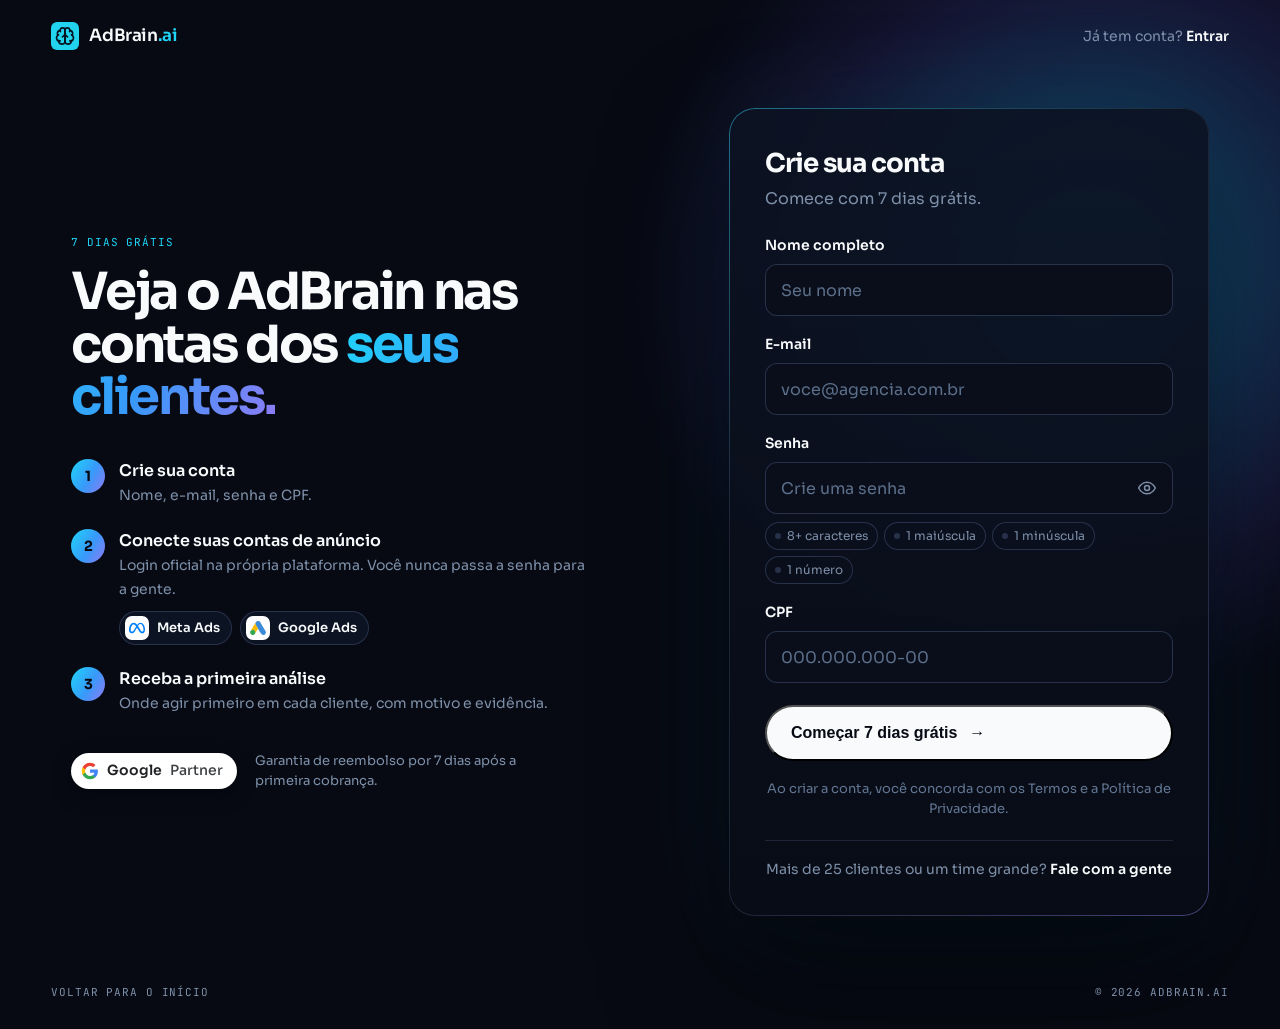
==== signup.html @ c52f5332 "LP premium do AdBrain.ai com cadastro no mesmo visual Proposta da nova landing page: identidade atua" ====
<!doctype html>
<html lang="pt-BR">
<head>
<meta charset="UTF-8" />
<meta name="viewport" content="width=device-width, initial-scale=1.0" />
<title>Criar conta · AdBrain.ai</title>
<meta name="description" content="Crie sua conta e comece com 7 dias grátis. Conecte o Meta Ads e o Google Ads dos seus clientes." />
<link rel="icon" href="assets/adbrain-logo.svg" />
<link rel="preconnect" href="https://fonts.googleapis.com" />
<link rel="preconnect" href="https://fonts.gstatic.com" crossorigin />
<link href="https://fonts.googleapis.com/css2?family=Sora:wght@300;400;500;600;700&family=JetBrains+Mono:wght@400;500&display=swap" rel="stylesheet" />
<link rel="stylesheet" href="styles.css" />
<link rel="stylesheet" href="signup.css" />
</head>
<body class="su">

<div class="beam" aria-hidden="true"></div>

<header class="su-nav">
  <a href="index.html" class="logo" aria-label="AdBrain.ai, voltar para o início">
    <img src="assets/adbrain-logo.svg" alt="" class="logo__mark" />
    <span>AdBrain<i>.ai</i></span>
  </a>
  <a href="https://adbrain.com.br/auth" class="su-nav__in">Já tem conta? <b>Entrar</b></a>
</header>

<main class="su-main">

  <aside class="su-aside">
    <p class="su-eyebrow mono">7 dias grátis</p>
    <h1 class="su-h">Veja o AdBrain nas contas dos <span class="grad-text">seus clientes.</span></h1>

    <div class="su-plan" hidden>
      <span class="su-plan__k mono">Plano escolhido</span>
      <b class="su-plan__t"></b>
      <span class="su-plan__s"></span>
      <a href="index.html#planos" class="su-plan__x">Trocar</a>
    </div>

    <ol class="su-steps">
      <li>
        <span class="su-steps__n">1</span>
        <div><b>Crie sua conta</b><span>Nome, e-mail, senha e CPF.</span></div>
      </li>
      <li>
        <span class="su-steps__n">2</span>
        <div><b>Conecte suas contas de anúncio</b><span>Login oficial na própria plataforma. Você nunca passa a senha para a gente.</span>
          <span class="su-logos"><span><img src="assets/logos/meta.svg" alt="" />Meta Ads</span><span><img src="assets/logos/google-ads.svg" alt="" />Google Ads</span></span>
        </div>
      </li>
      <li>
        <span class="su-steps__n">3</span>
        <div><b>Receba a primeira análise</b><span>Onde agir primeiro em cada cliente, com motivo e evidência.</span></div>
      </li>
    </ol>

    <div class="su-trust">
      <span class="gp"><img src="assets/logos/google-g.svg" alt="" /><b>Google</b> Partner</span>
      <span class="su-trust__t">Garantia de reembolso por 7 dias após a primeira cobrança.</span>
    </div>
  </aside>

  <section class="su-card" aria-labelledby="su-title">
    <h2 id="su-title" class="su-card__h">Crie sua conta</h2>
    <p class="su-card__p">Comece com 7 dias grátis.</p>

    <form id="signup" novalidate>
      <label class="sf">
        <span class="sf__l">Nome completo</span>
        <input id="fullName" name="fullName" autocomplete="name" placeholder="Seu nome" required />
        <span class="sf__e" data-for="fullName"></span>
      </label>

      <label class="sf">
        <span class="sf__l">E-mail</span>
        <input id="email" name="email" type="email" inputmode="email" autocomplete="email" placeholder="voce@agencia.com.br" required />
        <span class="sf__e" data-for="email"></span>
      </label>

      <label class="sf">
        <span class="sf__l">Senha</span>
        <span class="sf__pw">
          <input id="password" name="password" type="password" autocomplete="new-password" placeholder="Crie uma senha" required />
          <button type="button" class="sf__eye" aria-label="Mostrar senha" aria-pressed="false">
            <svg viewBox="0 0 24 24" aria-hidden="true"><path d="M2 12s3.6-7 10-7 10 7 10 7-3.6 7-10 7S2 12 2 12z" fill="none" stroke="currentColor" stroke-width="1.8"/><circle cx="12" cy="12" r="3" fill="none" stroke="currentColor" stroke-width="1.8"/></svg>
          </button>
        </span>
        <span class="rules" aria-live="polite">
          <span data-rule="len">8+ caracteres</span>
          <span data-rule="up">1 maiúscula</span>
          <span data-rule="low">1 minúscula</span>
          <span data-rule="num">1 número</span>
        </span>
        <span class="sf__e" data-for="password"></span>
      </label>

      <label class="sf">
        <span class="sf__l">CPF</span>
        <input id="cpf" name="cpf" inputmode="numeric" autocomplete="off" placeholder="000.000.000-00" maxlength="14" required />
        <span class="sf__e" data-for="cpf"></span>
      </label>

      <button type="submit" class="btn btn--block su-submit"><span>Começar 7 dias grátis</span><em>→</em></button>

      <p class="su-legal">Ao criar a conta, você concorda com os <a href="https://adbrain.com.br/terms" class="link-u">Termos</a> e a <a href="https://adbrain.com.br/privacy" class="link-u">Política de Privacidade</a>.</p>
    </form>

    <div class="su-done" hidden>
      <img src="assets/adbrain-logo.svg" alt="" />
      <h2>Tudo certo, <span class="su-done__n"></span>.</h2>
      <p>Agora é conectar o Meta Ads e o Google Ads para o AdBrain começar a ler as contas.</p>
      <a href="https://adbrain.com.br/auth" class="btn"><span>Continuar no AdBrain</span><em>→</em></a>
    </div>

    <p class="su-help">Mais de 25 clientes ou um time grande? <a href="https://wa.me/message/EJFPOSDFKM4EI1" target="_blank" rel="noopener" class="link-u">Fale com a gente</a></p>
  </section>

  <div class="su-after"></div>

</main>

<footer class="su-foot mono">
  <a href="index.html" class="link-u">Voltar para o início</a>
  <span>© 2026 AdBrain.ai</span>
</footer>

<script src="https://cdnjs.cloudflare.com/ajax/libs/gsap/3.12.5/gsap.min.js"></script>
<script src="signup.js"></script>
</body>
</html>
---- styles.css ----
/* =========================================================
   AdBrain.ai · LP v4
   Referências: scroll story do adbrain.com.br + acabamento Puture
   (azul elétrico, feixe de luz, piso em grade, tiles flutuando, tipografia leve)
   ========================================================= */
:root {
  /* identidade v3 (vídeos e posts): navy + ciano, gradiente ciano > azul > violeta */
  --bg: hsl(222 47% 5%);
  --bg-2: hsl(222 47% 7%);
  --ink: hsl(210 40% 98%);
  --muted: hsl(215 20% 58%);
  --dim: hsl(215 20% 58%);
  --hair: hsl(222 30% 16%);
  --hair-2: hsl(222 30% 22%);
  --blue: hsl(210 95% 60%);
  --sky: hsl(190 95% 55%);
  --violet: hsl(250 85% 72%);
  --grad: linear-gradient(120deg, var(--sky) 0%, var(--blue) 55%, var(--violet) 100%);
  --ok: hsl(142 76% 45%);
  --warn: hsl(38 92% 55%);
  --hot: hsl(0 72% 58%);
  --ease: cubic-bezier(.16, 1, .3, 1);
  --pad: clamp(18px, 4vw, 64px);
  --font: "Sora", system-ui, sans-serif;
  --mono: "JetBrains Mono", ui-monospace, monospace;
}

* { box-sizing: border-box; margin: 0; padding: 0; }
html { -webkit-font-smoothing: antialiased; }
html.lenis, html.lenis body { height: auto; }
.lenis.lenis-smooth { scroll-behavior: auto !important; }
body { background: var(--bg); color: var(--ink); font-family: var(--font); font-weight: 400; line-height: 1.5; overflow-x: hidden; }
a { color: inherit; text-decoration: none; }
img, svg { display: block; }
ol, ul { list-style: none; }
::selection { background: var(--sky); color: var(--bg); }

.mono { font-family: var(--mono); font-size: 11px; font-weight: 400; letter-spacing: .08em; text-transform: uppercase; }
.dim { color: var(--dim); }
.line { display: block; overflow: hidden; padding-bottom: .08em; margin-bottom: -.08em; }
.split { display: inline-block; }
.split .ch { display: inline-block; will-change: transform; }

/* ---------- cursor / progress ---------- */
.cursor { position: fixed; top: 0; left: 0; z-index: 95; width: 10px; height: 10px; margin: -5px 0 0 -5px; border-radius: 50%; background: #fff; mix-blend-mode: difference; pointer-events: none; transition: width .4s var(--ease), height .4s var(--ease), margin .4s var(--ease); }
.cursor.is-hover { width: 48px; height: 48px; margin: -24px 0 0 -24px; }
@media (hover: none), (pointer: coarse) { .cursor { display: none; } }
.progress { position: fixed; top: 0; left: 0; right: 0; height: 2px; z-index: 80; }
.progress span { display: block; height: 100%; background: var(--grad); transform-origin: left; transform: scaleX(0); }

/* ---------- chapter indicator ---------- */
.chapter { position: fixed; right: var(--pad); bottom: 22px; z-index: 60; display: flex; align-items: stretch; font-size: 10px; }
.chapter__n { display: grid; place-items: center; padding: 0 9px; background: var(--sky); color: var(--bg); }
.chapter__l { display: flex; flex-direction: column; justify-content: center; padding: 4px 10px; background: #fff; color: #0a0f22; line-height: 1.2; }
.chapter__l small { font-size: 8px; opacity: .55; }
.chapter__t { font-weight: 500; }

/* ---------- buttons ---------- */
.btn { --h: 52px; position: relative; display: inline-flex; align-items: center; gap: 12px; height: var(--h); padding: 0 24px; overflow: hidden; isolation: isolate; background: var(--ink); color: var(--bg); font-weight: 600; font-size: 15px; border-radius: 999px; will-change: transform; }
.btn::before { content: ""; position: absolute; inset: 0; z-index: -1; background: var(--grad); border-radius: inherit; transform: translateY(101%); transition: transform .55s var(--ease); }
.btn:hover { color: var(--bg); }
.btn:hover::before { transform: translateY(0); }
.btn em { font-style: normal; transition: transform .5s var(--ease); }
.btn:hover em { transform: translateX(4px); }
.btn--ghost { background: transparent; color: var(--ink); box-shadow: inset 0 0 0 1px var(--hair-2); }
.btn--sm { --h: 40px; padding: 0 16px; font-size: 14px; }
.btn--xl { --h: 64px; padding: 0 34px; font-size: 17px; }
.link-u { position: relative; }
.link-u::after { content: ""; position: absolute; left: 0; right: 0; bottom: -3px; height: 1px; background: currentColor; transform: scaleX(0); transform-origin: right; transition: transform .5s var(--ease); }
.link-u:hover::after { transform: scaleX(1); transform-origin: left; }
.link-arrow { display: inline-flex; gap: 10px; align-items: center; font-weight: 500; color: var(--sky); }
.link-arrow span { transition: transform .5s var(--ease); }
.link-arrow:hover span { transform: translateX(5px); }

/* ---------- nav ---------- */
.nav { position: fixed; top: 0; left: 0; right: 0; z-index: 70; display: flex; align-items: center; justify-content: space-between; gap: 16px; padding: 18px var(--pad); background: linear-gradient(180deg, rgba(4, 6, 15, .85), rgba(4, 6, 15, 0)); }
.logo { display: inline-flex; align-items: center; gap: 10px; font-weight: 600; font-size: 17px; letter-spacing: -.02em; }
.logo__mark { width: 28px; height: 28px; }
.logo i { font-style: normal; color: var(--sky); }
.nav__links { display: flex; gap: 32px; font-size: 14px; color: var(--muted); }
.nav__links a { transition: color .3s; }
.nav__links a:hover { color: var(--ink); }
.nav__cta { display: flex; align-items: center; gap: 20px; font-size: 14px; }

/* ---------- atmosfera: feixe, piso, tiles ---------- */
.beam { position: absolute; width: 90vw; height: 120vh; right: -30vw; top: -30vh; pointer-events: none; background: radial-gradient(closest-side, hsla(200, 95%, 55%, .42), hsla(250, 80%, 62%, .14) 55%, transparent 80%); filter: blur(30px); transform: rotate(-24deg); }
.beam--center { right: auto; left: 50%; top: 10%; width: 70vw; height: 80vh; translate: -50% 0; transform: none; opacity: .7; }
.floor { position: absolute; left: -25%; right: -25%; bottom: -12%; height: 70%; pointer-events: none; transform: perspective(700px) rotateX(64deg); transform-origin: bottom; background-image:
  linear-gradient(hsla(190, 95%, 60%, .13) 1px, transparent 1px),
  linear-gradient(90deg, hsla(190, 95%, 60%, .13) 1px, transparent 1px);
  background-size: 90px 90px; -webkit-mask: linear-gradient(0deg, #000 10%, transparent 85%); mask: linear-gradient(0deg, #000 10%, transparent 85%); }
.floor::after { content: ""; position: absolute; inset: 0; background-image: url("data:image/svg+xml,%3Csvg xmlns='http://www.w3.org/2000/svg' width='180' height='180'%3E%3Cpath d='M0 -7v14M-7 0h14' transform='translate(90 90)' stroke='white' stroke-width='2' opacity='.7'/%3E%3C/svg%3E"); background-size: 180px 180px; background-position: -90px -90px; }

.tiles { position: absolute; inset: 0; pointer-events: none; perspective: 900px; }
.tile {
  position: absolute; left: var(--x); top: var(--y); width: calc(84px * var(--s)); aspect-ratio: 1; border-radius: calc(18px * var(--s));
  display: grid; place-items: center; color: #04111f;
  background: linear-gradient(150deg, hsl(188 95% 72%) 0%, hsl(190 95% 55%) 32%, hsl(212 92% 60%) 72%, hsl(250 80% 66%) 100%);
  box-shadow: inset 0 1px 0 rgba(255, 255, 255, .7), inset 0 -6px 12px rgba(10, 30, 120, .45), 0 calc(10px * var(--s)) 0 hsl(222 70% 30%), 0 30px 60px hsl(222 80% 3% / .6);
  transform: perspective(700px) rotateX(var(--rx)) rotateY(var(--ry)); will-change: transform;
}
.tile svg { width: 46%; height: 46%; }

/* ---------- hero ---------- */
.hero { position: relative; min-height: 100svh; padding: 120px var(--pad) 90px; display: grid; grid-template-columns: 1.5fr 1fr; align-items: end; gap: 32px; overflow: hidden; }
.hero__copy, .hero__side { position: relative; z-index: 2; }
.hero__eyebrow { font-size: 14px; color: var(--muted); margin-bottom: 22px; }
.hero__title { font-size: clamp(40px, 5vw, 88px); font-weight: 700; line-height: 1; letter-spacing: -.05em; }
.hero__side { max-width: 440px; justify-self: end; }
.hero__side p { color: var(--muted); font-size: 16px; }
.hero__ctas { display: flex; flex-wrap: wrap; gap: 10px; margin-top: 26px; }

/* ---------- statement ---------- */
.statement { position: relative; min-height: 90vh; display: grid; place-content: center; text-align: center; padding: 120px var(--pad); background: radial-gradient(60% 50% at 70% 40%, hsla(200, 95%, 55%, .14), transparent 70%); }
.statement__t { font-size: clamp(30px, 4.6vw, 68px); font-weight: 500; line-height: 1.2; letter-spacing: -.035em; }
.hl { position: relative; display: inline-block; padding: 0 .12em; color: var(--muted); transition: color .3s; }
.hl::before { content: ""; position: absolute; inset: .08em 0 .02em; z-index: -1; background: var(--grad); transform: scaleX(var(--p, 0)); transform-origin: left; }
.hl.is-on { color: var(--bg); }
.statement__t { position: relative; z-index: 0; }
.statement__s { margin-top: 28px; color: var(--muted); font-size: 16px; }

/* ---------- scroll story ---------- */
.story { position: relative; display: grid; grid-template-columns: minmax(0, .85fr) minmax(0, 1.15fr); gap: clamp(32px, 5vw, 90px); padding: 0 var(--pad); }
.story__texts { padding: 10vh 0 30vh; }
.chap { min-height: 78vh; display: flex; flex-direction: column; justify-content: center; opacity: .18; transition: opacity .6s var(--ease); }
.chap.is-on { opacity: 1; }
.chap__k { color: var(--sky); margin-bottom: 18px; }
.chap h2 { font-size: clamp(30px, 3.4vw, 52px); font-weight: 600; line-height: 1.05; letter-spacing: -.04em; }
.chap p { color: var(--muted); font-size: 17px; margin-top: 18px; max-width: 460px; }
.story__stage { position: relative; }
.stage { position: sticky; top: 14vh; height: 72vh; display: flex; flex-direction: column; border-radius: 14px; overflow: hidden;
  background: linear-gradient(180deg, hsl(222 47% 10% / .8), hsl(222 47% 6% / .9)); box-shadow: 0 0 0 1px var(--hair), 0 50px 120px hsl(222 80% 2% / .6), 0 0 120px hsla(190, 95%, 55%, .1);
  backdrop-filter: blur(16px); -webkit-backdrop-filter: blur(16px); }
.stage__bar { display: flex; align-items: center; gap: 7px; padding: 14px 18px; border-bottom: 1px solid var(--hair); }
.stage__bar i { width: 9px; height: 9px; border-radius: 50%; background: var(--hair-2); }
.stage__bar span { margin-left: 10px; color: var(--muted); font-size: 10px; }
.stage__body { position: relative; flex: 1; }
.stage__dots { display: flex; gap: 6px; justify-content: center; padding: 14px; }
.stage__dots i { width: 18px; height: 2px; background: var(--hair-2); transition: background .4s, width .4s var(--ease); }
.stage__dots i.on { width: 34px; background: var(--sky); }
.scene { position: absolute; inset: 0; padding: clamp(20px, 3vw, 40px); display: flex; flex-direction: column; justify-content: center; gap: 22px; opacity: 0; visibility: hidden; }
.scene.is-on { visibility: visible; }
.sc-note { color: var(--muted); font-size: 14px; }
.sc-note.mono { font-size: 10px; }
.dot { display: inline-block; width: 8px; height: 8px; border-radius: 50%; flex: none; }
.dot--ok { background: var(--ok); box-shadow: 0 0 10px var(--ok); }
.dot--warn { background: var(--warn); box-shadow: 0 0 10px var(--warn); }
.dot--hot { background: var(--hot); box-shadow: 0 0 10px var(--hot); }

/* 0 integrações */
.sc-int { display: grid; grid-template-columns: 1.2fr .6fr .8fr; align-items: center; }
.sc-int__src { display: grid; gap: 14px; }
.plat { display: flex; align-items: center; gap: 14px; }
.plat__ic { width: 46px; height: 46px; border-radius: 12px; display: grid; place-items: center; color: #04111f; background: linear-gradient(150deg, hsl(188 95% 72%), hsl(190 95% 55%) 40%, hsl(212 92% 60%)); box-shadow: inset 0 1px 0 rgba(255, 255, 255, .6), 0 6px 0 hsl(222 70% 30%); }
.plat__ic svg { width: 24px; height: 24px; }
.plat b { display: block; font-weight: 500; }
.plat small { color: var(--ok); font-size: 12px; }
.sc-int__wire { width: 100%; height: 130px; }
.sc-int__wire path { fill: none; stroke: var(--sky); stroke-width: 1.4; vector-effect: non-scaling-stroke; opacity: .7; }
.sc-int__core { display: grid; justify-items: center; gap: 10px; }
.sc-int__core img { width: 76px; height: 76px; border-radius: 17px; box-shadow: 0 0 60px hsla(190, 95%, 55%, .5); }
.sc-int__core small { color: var(--sky); font-size: 9px; }

/* 1 dados */
.sc-kpis { display: grid; grid-template-columns: repeat(4, 1fr); border-top: 1px solid var(--hair); border-left: 1px solid var(--hair); }
.sc-kpis div { padding: 16px 14px; border-right: 1px solid var(--hair); border-bottom: 1px solid var(--hair); }
.sc-kpis small { display: block; color: var(--muted); font-size: 11px; }
.sc-kpis b { display: block; font-size: clamp(16px, 1.5vw, 22px); font-weight: 500; letter-spacing: -.02em; margin-top: 4px; }
.sc-kpis em { font: 400 11px var(--mono); font-style: normal; }
.up { color: var(--ok); } .down { color: var(--hot); }

/* 2 interpretação */
.sc-ctx { display: grid; grid-template-columns: 1fr 1fr; gap: 24px; align-items: center; }
.sc-ctx__sig small { color: var(--muted); font-size: 10px; }
.sc-ctx__sig b { display: block; font-size: clamp(24px, 2.4vw, 36px); font-weight: 400; color: var(--hot); letter-spacing: -.03em; margin-top: 6px; }
.sc-ctx__sig svg { width: 100%; height: 60px; margin-top: 10px; }
.sc-ctx__sig path { fill: none; stroke: var(--hot); stroke-width: 2; vector-effect: non-scaling-stroke; }
.sc-ctx__list li { padding: 12px 0; border-bottom: 1px solid var(--hair); font-size: 14px; }
.sc-ctx__list small { display: block; color: var(--sky); font-size: 9px; margin-bottom: 2px; }

/* 3 recomendação */
.sc-rec h3 { font-size: clamp(24px, 2.4vw, 36px); font-weight: 400; letter-spacing: -.03em; margin: 16px 0 18px; }
.sc-rec dl div { display: grid; grid-template-columns: 110px 1fr; gap: 14px; padding: 12px 0; border-top: 1px solid var(--hair); }
.sc-rec dt { color: var(--sky); font-size: 10px; padding-top: 3px; }
.sc-rec dd { font-size: 15px; color: #cdd5ee; }
.pill { display: inline-flex; align-items: center; gap: 8px; font: 400 10px var(--mono); text-transform: uppercase; letter-spacing: .06em; padding: 6px 10px; border-radius: 999px; }
.pill--hot { color: var(--hot); background: rgba(248, 113, 113, .1); }

/* 4 acompanhamento */
.sc-flow { display: grid; grid-template-columns: repeat(4, 1fr); gap: 0; }
.sc-flow li { position: relative; padding: 0 12px 0 0; }
.sc-flow li::before { content: ""; position: absolute; top: 15px; left: 32px; right: 0; height: 1px; background: var(--hair-2); }
.sc-flow li:last-child::before { display: none; }
.sc-flow span { position: relative; width: 30px; height: 30px; border-radius: 50%; display: grid; place-items: center; font-size: 12px; font-weight: 500; box-shadow: inset 0 0 0 1px var(--hair-2); color: var(--muted); }
.sc-flow li.done span { background: var(--sky); color: var(--bg); box-shadow: none; }
.sc-flow li.done::before { background: var(--sky); }
.sc-flow li.now span { box-shadow: inset 0 0 0 1px var(--sky), 0 0 20px rgba(124, 196, 255, .5); color: var(--sky); }
.sc-flow b { display: block; margin-top: 16px; font-weight: 500; font-size: 14px; }
.sc-flow small { color: var(--muted); font-size: 12px; }

/* 5 carteira */
.sc-port { display: grid; grid-template-columns: repeat(3, 1fr); border-top: 1px solid var(--hair); border-left: 1px solid var(--hair); }
.sc-port div { padding: 16px; border-right: 1px solid var(--hair); border-bottom: 1px solid var(--hair); display: grid; grid-template-columns: auto 1fr; align-items: center; gap: 2px 8px; }
.sc-port b { font-weight: 500; font-size: 13px; }
.sc-port strong { grid-column: 1 / -1; font-size: clamp(26px, 2.4vw, 36px); font-weight: 600; letter-spacing: -.03em; margin-top: 8px; }
.sc-port small { grid-column: 1 / -1; color: var(--muted); font-size: 11px; }

/* 6 relatórios */
.sc-doc { max-width: 440px; margin: 0 auto; width: 100%; padding: 26px; border-radius: 10px; background: #f4f7ff; color: #0b1430; box-shadow: 0 30px 80px rgba(0, 0, 0, .5); }
.sc-doc small { color: #5b6a94; font-size: 9px; }
.sc-doc h3 { font-size: 22px; font-weight: 500; letter-spacing: -.02em; margin: 10px 0 14px; }
.sc-doc li { display: flex; gap: 10px; padding: 9px 0; border-top: 1px solid #dfe5f5; font-size: 14px; font-weight: 400; }
.sc-doc li svg { width: 18px; height: 18px; flex: none; color: var(--blue); }
.sc-doc__btn { display: inline-block; margin-top: 16px; padding: 9px 14px; background: hsl(222 47% 8%); color: #fff; font-size: 13px; font-weight: 600; border-radius: 999px; }

/* ---------- seções tipográficas ---------- */
.kicker { color: var(--sky); margin-bottom: 22px; }
.h2 { font-size: clamp(34px, 5.2vw, 84px); font-weight: 600; line-height: 1; letter-spacing: -.045em; }

.who { padding: clamp(120px, 14vw, 200px) var(--pad); }
.who__rows { margin-top: clamp(48px, 6vw, 90px); }
.who__row { display: grid; grid-template-columns: 200px 1.3fr 1fr; gap: 32px; align-items: baseline; padding: clamp(26px, 3vw, 40px) 0; border-top: 1px solid var(--hair); transition: padding .6s var(--ease); }
.who__row:last-child { border-bottom: 1px solid var(--hair); }
.who__row:hover { padding-left: 16px; }
.who__k { color: var(--sky); }
.who__t { font-size: clamp(22px, 2.4vw, 36px); font-weight: 600; line-height: 1.15; letter-spacing: -.03em; }
.who__p { color: var(--muted); font-size: 15px; }

.plans { padding: 0 var(--pad) clamp(120px, 14vw, 200px); }
.plans__cols { display: grid; grid-template-columns: repeat(3, 1fr); margin-top: clamp(48px, 6vw, 90px); border-top: 1px solid var(--hair); }
.plan { position: relative; padding: 34px 32px 8px 0; display: flex; flex-direction: column; }
.plan + .plan { padding-left: 32px; border-left: 1px solid var(--hair); }
.plan--hot::before { content: ""; position: absolute; inset: -1px 0 auto; height: 2px; background: var(--grad); box-shadow: 0 0 24px var(--sky); }
.plan__name { display: flex; align-items: center; gap: 12px; font-size: 20px; font-weight: 600; letter-spacing: -.02em; }
.plan__name .mono { font-size: 9px; color: var(--sky); }
.plan__for { color: var(--muted); font-size: 14px; margin-top: 4px; }
.plan__price { display: flex; align-items: baseline; gap: 6px; margin: 26px 0 22px; }
.plan__price small { color: var(--muted); font-size: 16px; }
.plan__price span { font-size: clamp(54px, 5vw, 80px); font-weight: 700; letter-spacing: -.05em; line-height: 1; }
.plan__price em { font-style: normal; color: var(--muted); }
.plan ul { display: grid; gap: 10px; margin-bottom: 30px; font-size: 15px; }
.plan li { padding-left: 18px; position: relative; color: #cdd5ee; }
.plan li::before { content: ""; position: absolute; left: 0; top: .65em; width: 6px; height: 6px; border-radius: 50%; background: var(--sky); }
.plan .btn, .plan .link-arrow { margin-top: auto; align-self: flex-start; }

.final { position: relative; min-height: 100vh; display: flex; flex-direction: column; align-items: center; justify-content: center; text-align: center; padding: 120px var(--pad); overflow: hidden; }
.final__t { position: relative; font-size: clamp(36px, 6vw, 100px); font-weight: 700; line-height: 1.02; letter-spacing: -.05em; }
.final .btn { position: relative; margin-top: 48px; }
.final__s { position: relative; margin-top: 18px; color: var(--muted); }

.foot { display: flex; flex-wrap: wrap; align-items: center; justify-content: space-between; gap: 20px; padding: 32px var(--pad) 80px; border-top: 1px solid var(--hair); }
.foot__links { display: flex; flex-wrap: wrap; gap: 24px; color: var(--muted); font-size: 14px; }
.foot__c { color: var(--dim); }

/* ---------- responsive ---------- */
@media (max-width: 1000px) {
  .nav__links { display: none; }
  .hero { grid-template-columns: 1fr; align-items: end; padding-bottom: 110px; }
  .hero__side { justify-self: start; }
  .tile { opacity: .55; }
  .story { grid-template-columns: 1fr; gap: 0; }
  .story__stage { order: -1; position: sticky; top: 64px; z-index: 2; height: 48vh; margin-top: 12vh; }
  .stage { position: relative; top: 0; height: 100%; }
  .story__texts { padding: 4vh 0 20vh; }
  .chap { min-height: 62vh; justify-content: flex-start; padding-top: 4vh; }
  .who__row { grid-template-columns: 1fr; gap: 8px; }
  .plans__cols { grid-template-columns: 1fr; }
  .plan, .plan + .plan { padding: 30px 0; border-left: 0; border-bottom: 1px solid var(--hair); }
}
@media (max-width: 640px) {
  .nav__cta .link-u { display: none; }
  .hero__title { font-size: clamp(40px, 11vw, 60px); }
  .tile { width: calc(56px * var(--s)); }
  .scene { padding: 16px; gap: 12px; }
  .sc-kpis { grid-template-columns: repeat(2, 1fr); }
  .sc-kpis div:nth-child(n+5) { display: none; }
  .sc-ctx { grid-template-columns: 1fr; gap: 10px; }
  .sc-ctx__list li:nth-child(n+3) { display: none; }
  .sc-flow { grid-template-columns: repeat(2, 1fr); gap: 16px; }
  .sc-flow li::before { display: none; }
  .sc-flow b { margin-top: 8px; }
  .sc-port { grid-template-columns: repeat(2, 1fr); }
  .sc-port div:nth-child(n+5) { display: none; }
  .sc-int { grid-template-columns: 1fr auto; gap: 14px; }
  .sc-int__wire { display: none; }
  .sc-int__core img { width: 54px; height: 54px; }
  .sc-rec dl div { grid-template-columns: 1fr; gap: 2px; }
  .sc-rec dl div:nth-child(3) { display: none; }
  .sc-doc { padding: 18px; }
  .sc-doc li:nth-child(3) { display: none; }
  .chapter { display: none; }
  .tiles { bottom: auto; height: 38%; }
  .hero { padding-top: 46vh; }
}
@media (prefers-reduced-motion: reduce) {
  *, *::before, *::after { animation: none !important; transition: none !important; }
}

/* gradiente por caractere (posição calculada no JS), igual à v3 */
.split.grad { position: relative; color: var(--sky); }
.split.grad .ch { background-image: var(--grad); background-repeat: no-repeat; -webkit-background-clip: text; background-clip: text; color: transparent; }

/* =========================================================
   v5 · ajustes da revisão tela a tela
   ========================================================= */

/* hero sem tiles: a tipografia carrega a tela */
.tiles { display: none; }
.hero__title { font-size: clamp(42px, 5.6vw, 96px); }

/* statement: palavra pintada em degradê azul > roxo conforme a rolagem */
.gw {
  --p: 0;
  background-image: linear-gradient(120deg, var(--sky), var(--blue) 50%, var(--violet)), linear-gradient(var(--muted), var(--muted));
  background-size: calc(var(--p) * 100%) 100%, 100% 100%;
  background-repeat: no-repeat;
  -webkit-background-clip: text; background-clip: text;
  -webkit-text-fill-color: transparent; color: transparent;
  font-weight: 700;
}
.statement__cta { justify-self: center; margin-top: 30px; }

/* CTAs espalhados */
.chap__cta { margin-top: 22px; font-size: 15px; }
.cta-row { display: flex; flex-wrap: wrap; gap: 10px; margin-top: 40px; }
.final__ctas { position: relative; display: flex; flex-wrap: wrap; justify-content: center; gap: 12px; margin-top: 48px; }
.final .final__ctas .btn { margin-top: 0; }

/* toggle mensal / anual */
.billing { position: relative; display: inline-grid; grid-auto-flow: column; margin-top: 40px; padding: 4px; border-radius: 999px; box-shadow: inset 0 0 0 1px var(--hair-2); }
.billing__opt { position: relative; z-index: 1; display: inline-flex; align-items: center; gap: 8px; height: 40px; padding: 0 18px; border: 0; border-radius: 999px; background: none; color: var(--muted); font: 600 14px var(--font); cursor: pointer; transition: color .3s; }
.billing__opt.is-on { color: var(--bg); }
.billing__save { font: 500 10px var(--mono); letter-spacing: .04em; text-transform: uppercase; padding: 3px 7px; border-radius: 999px; background: hsla(142, 76%, 45%, .14); color: var(--ok); }
.billing__opt.is-on .billing__save { background: hsla(222, 47%, 5%, .15); color: var(--bg); }
.billing__pill { position: absolute; top: 4px; bottom: 4px; left: 4px; border-radius: 999px; background: var(--ink); transition: transform .5s var(--ease), width .5s var(--ease); }
.plans__cols { margin-top: 32px; }
.plan__price { margin-bottom: 6px; }
.plan__bill { color: var(--muted); font-size: 10px; margin-bottom: 22px; min-height: 1.2em; }

/* faixa para operações grandes */
.enterprise { display: flex; flex-wrap: wrap; align-items: center; justify-content: space-between; gap: 24px; margin-top: 40px; padding: 28px 0; border-top: 1px solid var(--hair); border-bottom: 1px solid var(--hair); }
.enterprise__k { color: var(--sky); }
.enterprise__t { font-size: clamp(20px, 2vw, 28px); font-weight: 600; letter-spacing: -.02em; margin-top: 8px; max-width: 620px; }
.enterprise__ctas { display: flex; flex-wrap: wrap; gap: 10px; }

/* WhatsApp flutuante (desktop) */
.wa-float { position: fixed; right: var(--pad); bottom: 64px; z-index: 65; display: inline-flex; align-items: center; gap: 10px; height: 44px; padding: 0 18px; border-radius: 999px; background: hsl(222 47% 8% / .9); box-shadow: inset 0 0 0 1px var(--hair-2), 0 20px 40px hsl(222 80% 2% / .5); backdrop-filter: blur(12px); -webkit-backdrop-filter: blur(12px); font-size: 14px; font-weight: 600; transition: transform .4s var(--ease); }
.wa-float:hover { transform: translateY(-2px); }

/* barra fixa (mobile) */
.mbar { display: none; }

@media (max-width: 1000px) {
  .enterprise { flex-direction: column; align-items: flex-start; }
}
@media (max-width: 760px) {
  .wa-float { display: none; }
  .mbar { position: fixed; left: 0; right: 0; bottom: 0; z-index: 75; display: grid; grid-template-columns: 1fr 1fr; gap: 8px; padding: 10px 14px calc(10px + env(safe-area-inset-bottom)); background: hsl(222 47% 5% / .92); border-top: 1px solid var(--hair); backdrop-filter: blur(14px); -webkit-backdrop-filter: blur(14px); transform: translateY(110%); transition: transform .5s var(--ease); }
  .mbar.is-on { transform: none; }
  .mbar .btn { --h: 48px; justify-content: center; padding: 0 12px; font-size: 15px; }
  .foot { padding-bottom: 110px; }
  .hero { padding-top: 120px; align-content: end; }
  .hero__title { font-size: clamp(40px, 11.5vw, 58px); }
  .hero__ctas .btn, .cta-row .btn, .enterprise__ctas .btn { flex: 1 1 auto; justify-content: center; }
  .final__ctas { width: 100%; flex-direction: column; }
  .final__ctas .btn { justify-content: center; }
  .btn--xl { --h: 56px; font-size: 16px; }
  .billing { display: grid; grid-template-columns: 1fr 1fr; width: 100%; }
  .billing__opt { justify-content: center; padding: 0 10px; }
  .chap__cta { font-size: 14px; }
}

.plan__for { min-height: 2.9em; }
.wa-float, .chapter { transition: opacity .4s, transform .4s var(--ease); }

/* =========================================================
   v6 · hero com painel + logos oficiais + Google Partner
   ========================================================= */
.hero { grid-template-columns: minmax(0, 1.05fr) minmax(0, .95fr); align-items: center; gap: clamp(32px, 5vw, 80px); padding-bottom: 80px; }
.hero__title { font-size: clamp(40px, 4.8vw, 84px); }
.hero__sub { color: var(--muted); font-size: clamp(16px, 1.2vw, 18px); max-width: 520px; margin-top: 26px; }
.hero__ctas { margin-top: 30px; }

/* faixa de parceiros */
.partners { display: flex; flex-wrap: wrap; align-items: center; gap: 12px 20px; margin-top: 34px; }
.partners__k { color: var(--muted); font-size: 10px; }
.partners__i { display: inline-flex; align-items: center; gap: 8px; font-size: 14px; font-weight: 600; }
.partners__i img { height: 20px; width: auto; }
.gp { display: inline-flex; align-items: center; gap: 8px; height: 36px; padding: 0 14px 0 10px; border-radius: 999px; background: #fff; color: #3c4043; font-size: 14px; font-weight: 500; box-shadow: 0 6px 20px hsl(222 80% 2% / .4); }
.gp img { width: 18px; height: 18px; }
.gp b { font-weight: 600; color: #202124; }

/* painel do hero */
.hflow { position: relative; z-index: 2; display: grid; gap: 14px; padding: clamp(18px, 2vw, 26px); border-radius: 24px; background: linear-gradient(180deg, hsl(222 47% 10% / .85), hsl(222 47% 6% / .92)); box-shadow: inset 0 0 0 1px var(--hair), 0 50px 120px hsl(222 80% 2% / .6), 0 0 120px hsla(190, 95%, 55%, .1); backdrop-filter: blur(16px); -webkit-backdrop-filter: blur(16px); }
.hflow::before { content: ""; position: absolute; inset: 0; border-radius: inherit; padding: 1px; background: linear-gradient(140deg, hsla(190, 95%, 55%, .5), transparent 35%, transparent 65%, hsla(250, 85%, 72%, .4)); -webkit-mask: linear-gradient(#000 0 0) content-box, linear-gradient(#000 0 0); -webkit-mask-composite: xor; mask-composite: exclude; pointer-events: none; }
.hflow__head { display: flex; align-items: center; gap: 8px; color: var(--muted); font-size: 10px; }
.hflow__src { display: grid; grid-template-columns: 1fr 1fr; gap: 10px; }
.hsrc { display: flex; align-items: center; gap: 10px; padding: 12px; border-radius: 14px; background: hsl(222 47% 8%); box-shadow: inset 0 0 0 1px var(--hair-2); flex-wrap: wrap; }
.hsrc__logo { width: 38px; height: 38px; flex: none; border-radius: 10px; background: #fff; display: grid; place-items: center; }
.hsrc__logo img { width: 24px; height: 24px; object-fit: contain; }
.hsrc b { display: block; font-size: 14px; font-weight: 600; }
.hsrc small { color: var(--muted); font-size: 12px; }
.hsrc__ok { margin-left: auto; font: 500 9px var(--mono); letter-spacing: .06em; text-transform: uppercase; color: var(--ok); }
.hflow__core { display: grid; grid-template-columns: 1fr auto 1fr; align-items: center; gap: 12px; padding: 4px 0; }
.hflow__core img { width: 52px; height: 52px; border-radius: 12px; grid-column: 2; grid-row: 1; box-shadow: 0 0 0 8px hsla(190, 95%, 55%, .07), 0 0 50px hsla(190, 95%, 55%, .45); }
.hflow__core .mono { grid-column: 2; grid-row: 2; color: var(--sky); font-size: 9px; text-align: center; }
.hflow__line { grid-row: 1; height: 1px; background: var(--hair-2); position: relative; overflow: hidden; }
.hflow__line:first-child { grid-column: 1; }
.hflow__line:last-child { grid-column: 3; }
.hflow__line i { position: absolute; inset: 0; background: linear-gradient(90deg, transparent, var(--sky), transparent); transform: translateX(-100%); }
.hflow__out { display: grid; gap: 8px; }
.hout { display: grid; grid-template-columns: 1fr auto; align-items: center; gap: 2px 12px; padding: 12px 14px; border-radius: 14px; background: hsl(222 47% 8%); box-shadow: inset 0 0 0 1px var(--hair-2); }
.hout__c { color: var(--muted); font-size: 9px; grid-column: 1; }
.hout b { grid-column: 1; font-size: 15px; font-weight: 600; }
.hout .tag { grid-column: 2; grid-row: 1 / span 2; }
.tag { font: 500 10px var(--mono); text-transform: uppercase; letter-spacing: .04em; padding: 4px 9px; border-radius: 999px; }
.tag--hot { color: var(--hot); background: hsla(0, 72%, 58%, .1); box-shadow: inset 0 0 0 1px hsla(0, 72%, 58%, .35); }
.tag--warn { color: var(--warn); background: hsla(38, 92%, 55%, .1); box-shadow: inset 0 0 0 1px hsla(38, 92%, 55%, .35); }
.tag--ok { color: var(--ok); background: hsla(142, 76%, 45%, .1); box-shadow: inset 0 0 0 1px hsla(142, 76%, 45%, .35); }

/* segunda tela: banda de logos */
.logos-band { display: flex; flex-wrap: wrap; justify-content: center; align-items: center; gap: 18px 32px; margin: 44px auto 0; padding: 20px 28px; border-radius: 20px; background: hsl(222 47% 8% / .7); box-shadow: inset 0 0 0 1px var(--hair); }
.logos-band__i { display: inline-flex; align-items: center; gap: 12px; text-align: left; }
.logos-band__i > img { width: 44px; height: 44px; object-fit: contain; padding: 9px; border-radius: 12px; background: #fff; }
.logos-band__i b { display: block; font-size: 16px; font-weight: 600; }
.logos-band__i small { color: var(--muted); font-size: 12px; }
.logos-band__sep { width: 1px; height: 34px; background: var(--hair-2); }

/* cena 0 do processo: logos oficiais nas plataformas */
.plat__ic img { width: 26px; height: 26px; object-fit: contain; }
.plat__ic.is-logo { background: #fff; box-shadow: 0 6px 0 hsl(222 30% 22%); }

@media (max-width: 1000px) {
  .hero { grid-template-columns: minmax(0, 1fr); padding-top: 110px; }
  .hflow { max-width: 560px; }
}
@media (max-width: 760px) {
  .hero { padding-top: 104px; }
  .hflow__src { grid-template-columns: 1fr; }
  .logos-band { flex-direction: column; align-items: flex-start; gap: 14px; padding: 18px; }
  .logos-band__sep { display: none; }
  .partners { gap: 10px 14px; }
}
---- signup.css ----
/* AdBrain.ai · cadastro no mesmo visual da LP (tokens vêm de styles.css) */
.su { min-height: 100svh; display: flex; flex-direction: column; background: var(--bg); overflow-x: hidden; }
.su .beam { position: fixed; z-index: 0; }
.grad-text { background: var(--grad); -webkit-background-clip: text; background-clip: text; color: transparent; }

.su-nav { position: relative; z-index: 2; display: flex; align-items: center; justify-content: space-between; gap: 16px; padding: 22px var(--pad); }
.su-nav__in { color: var(--muted); font-size: 14px; }
.su-nav__in b { color: var(--ink); font-weight: 600; }
.su-nav__in:hover b { color: var(--sky); }

.su-main { position: relative; z-index: 1; flex: 1; display: grid; grid-template-columns: minmax(0, 1fr) minmax(0, 480px); align-items: center; gap: clamp(32px, 6vw, 110px); width: 100%; max-width: 1240px; margin: 0 auto; padding: clamp(16px, 4vh, 48px) var(--pad) 48px; }

/* lado esquerdo: o que acontece nos 7 dias */
.su-eyebrow { color: var(--sky); }
.su-h { font-size: clamp(34px, 4vw, 60px); font-weight: 700; line-height: 1.02; letter-spacing: -.045em; margin-top: 16px; max-width: 560px; }
.su-plan { display: grid; grid-template-columns: 1fr auto; align-items: center; gap: 2px 16px; margin-top: 28px; max-width: 460px; padding: 14px 18px; border-radius: 16px; background: hsla(190, 95%, 55%, .06); box-shadow: inset 0 0 0 1px hsla(190, 95%, 55%, .3); }
.su-plan[hidden] { display: none; }
.su-plan__k { grid-column: 1; color: var(--sky); font-size: 10px; }
.su-plan__t { grid-column: 1; font-size: 18px; font-weight: 600; }
.su-plan__s { grid-column: 1; color: var(--muted); font-size: 13px; }
.su-plan__x { grid-column: 2; grid-row: 1 / span 3; color: var(--sky); font-size: 14px; font-weight: 600; }
.su-steps { display: grid; gap: 22px; margin-top: 36px; max-width: 520px; }
.su-steps li { display: grid; grid-template-columns: 34px 1fr; gap: 14px; }
.su-steps__n { width: 34px; height: 34px; border-radius: 50%; display: grid; place-items: center; font-weight: 700; font-size: 14px; color: var(--bg); background: var(--grad); }
.su-steps b { display: block; font-weight: 600; font-size: 16px; }
.su-steps span:not(.su-steps__n):not(.su-logos):not(.su-logos span) { color: var(--muted); font-size: 14px; }
.su-logos { display: flex; flex-wrap: wrap; gap: 8px; margin-top: 10px; }
.su-logos span { display: inline-flex; align-items: center; gap: 8px; height: 34px; padding: 0 12px 0 6px; border-radius: 999px; background: hsl(222 47% 9%); box-shadow: inset 0 0 0 1px var(--hair-2); font-size: 13px; font-weight: 600; color: var(--ink); }
.su-logos img { width: 24px; height: 24px; object-fit: contain; padding: 4px; border-radius: 7px; background: #fff; }
.su-trust { display: flex; flex-wrap: wrap; align-items: center; gap: 12px 18px; margin-top: 36px; }
.su-trust__t { color: var(--muted); font-size: 13px; max-width: 280px; }

/* card do formulário */
.su-card { position: relative; padding: clamp(24px, 3vw, 36px); border-radius: 26px; background: linear-gradient(180deg, hsl(222 47% 9% / .9), hsl(222 47% 6% / .95)); box-shadow: inset 0 0 0 1px var(--hair), 0 50px 120px hsl(222 80% 2% / .6), 0 0 120px hsla(190, 95%, 55%, .08); backdrop-filter: blur(16px); -webkit-backdrop-filter: blur(16px); }
.su-card::before { content: ""; position: absolute; inset: 0; border-radius: inherit; padding: 1px; background: linear-gradient(140deg, hsla(190, 95%, 55%, .45), transparent 35%, transparent 65%, hsla(250, 85%, 72%, .35)); -webkit-mask: linear-gradient(#000 0 0) content-box, linear-gradient(#000 0 0); -webkit-mask-composite: xor; mask-composite: exclude; pointer-events: none; }
.su-card__h { font-size: 26px; font-weight: 700; letter-spacing: -.03em; }
.su-card__p { color: var(--muted); margin-top: 4px; }
#signup { display: grid; gap: 18px; margin-top: 24px; }
.sf { display: grid; gap: 8px; }
.sf__l { font-size: 14px; font-weight: 600; }
.sf input { width: 100%; min-height: 52px; padding: 14px 16px; border: 0; border-radius: 12px; background: hsl(222 47% 7%); box-shadow: inset 0 0 0 1px var(--hair-2); color: var(--ink); font: 400 16px var(--font); transition: box-shadow .25s; }
.sf input::placeholder { color: hsl(215 20% 45%); }
.sf input:focus { outline: 0; box-shadow: inset 0 0 0 1px var(--sky), 0 0 0 4px hsla(190, 95%, 55%, .12); }
.sf.is-bad input { box-shadow: inset 0 0 0 1px var(--hot); }
.sf.is-ok input { box-shadow: inset 0 0 0 1px hsla(142, 76%, 45%, .55); }
.sf__e { min-height: 0; color: var(--hot); font-size: 13px; }
.sf__e:empty { display: none; }
.sf__pw { position: relative; }
.sf__pw input { padding-right: 52px; }
.sf__eye { position: absolute; right: 6px; top: 50%; translate: 0 -50%; width: 40px; height: 40px; border: 0; border-radius: 10px; background: none; color: var(--muted); cursor: pointer; display: grid; place-items: center; }
.sf__eye svg { width: 20px; height: 20px; }
.sf__eye[aria-pressed="true"] { color: var(--sky); }
.rules { display: flex; flex-wrap: wrap; gap: 6px; }
.rules span { display: inline-flex; align-items: center; gap: 6px; height: 28px; padding: 0 10px; border-radius: 999px; font-size: 12px; color: var(--muted); box-shadow: inset 0 0 0 1px var(--hair-2); transition: color .25s, background .25s, box-shadow .25s; }
.rules span::before { content: ""; width: 6px; height: 6px; border-radius: 50%; background: var(--hair-2); transition: background .25s; }
.rules span.ok { color: var(--ok); background: hsla(142, 76%, 45%, .08); box-shadow: inset 0 0 0 1px hsla(142, 76%, 45%, .35); }
.rules span.ok::before { background: var(--ok); }
.su-submit { margin-top: 4px; --h: 56px; font-size: 16px; }
.su-submit[disabled] { opacity: .6; pointer-events: none; }
.su-legal { color: hsl(215 20% 48%); font-size: 13px; text-align: center; }
.su-help { margin-top: 22px; padding-top: 18px; border-top: 1px solid var(--hair); color: var(--muted); font-size: 14px; text-align: center; }
.su-help a { color: var(--ink); font-weight: 600; }
.su-done { display: grid; justify-items: center; gap: 14px; text-align: center; padding: 24px 0 8px; }
.su-done[hidden] { display: none; }
.su-done img { width: 60px; height: 60px; border-radius: 14px; box-shadow: 0 0 50px hsla(190, 95%, 55%, .45); }
.su-done h2 { font-size: 26px; font-weight: 700; letter-spacing: -.03em; }
.su-done p { color: var(--muted); max-width: 340px; }

.su-foot { position: relative; z-index: 1; display: flex; justify-content: space-between; gap: 16px; padding: 20px var(--pad) 28px; color: var(--dim); }

@media (max-width: 960px) {
  .su-main { grid-template-columns: minmax(0, 1fr); max-width: 560px; gap: 28px; padding-top: 8px; }
  .su-card { order: 2; }
  .su-aside { order: 1; }
  .su-aside .su-steps { display: none; }   /* no celular, os passos vão para baixo do card */
  .su-after { order: 3; }
  .su-after .su-steps { margin-top: 0; }
  .su-after .su-trust { margin-top: 26px; }
  .su-aside .su-trust { display: none; }
  .su-after { display: block; }
}
@media (min-width: 961px) { .su-after { display: none; } }
@media (max-width: 520px) {
  .su-nav { padding: 16px 16px; }
  .su-nav__in { font-size: 13px; }
  .su-h { font-size: 32px; }
  .su-card { padding: 20px; border-radius: 20px; }
  .su-foot { flex-direction: column; align-items: center; }
}
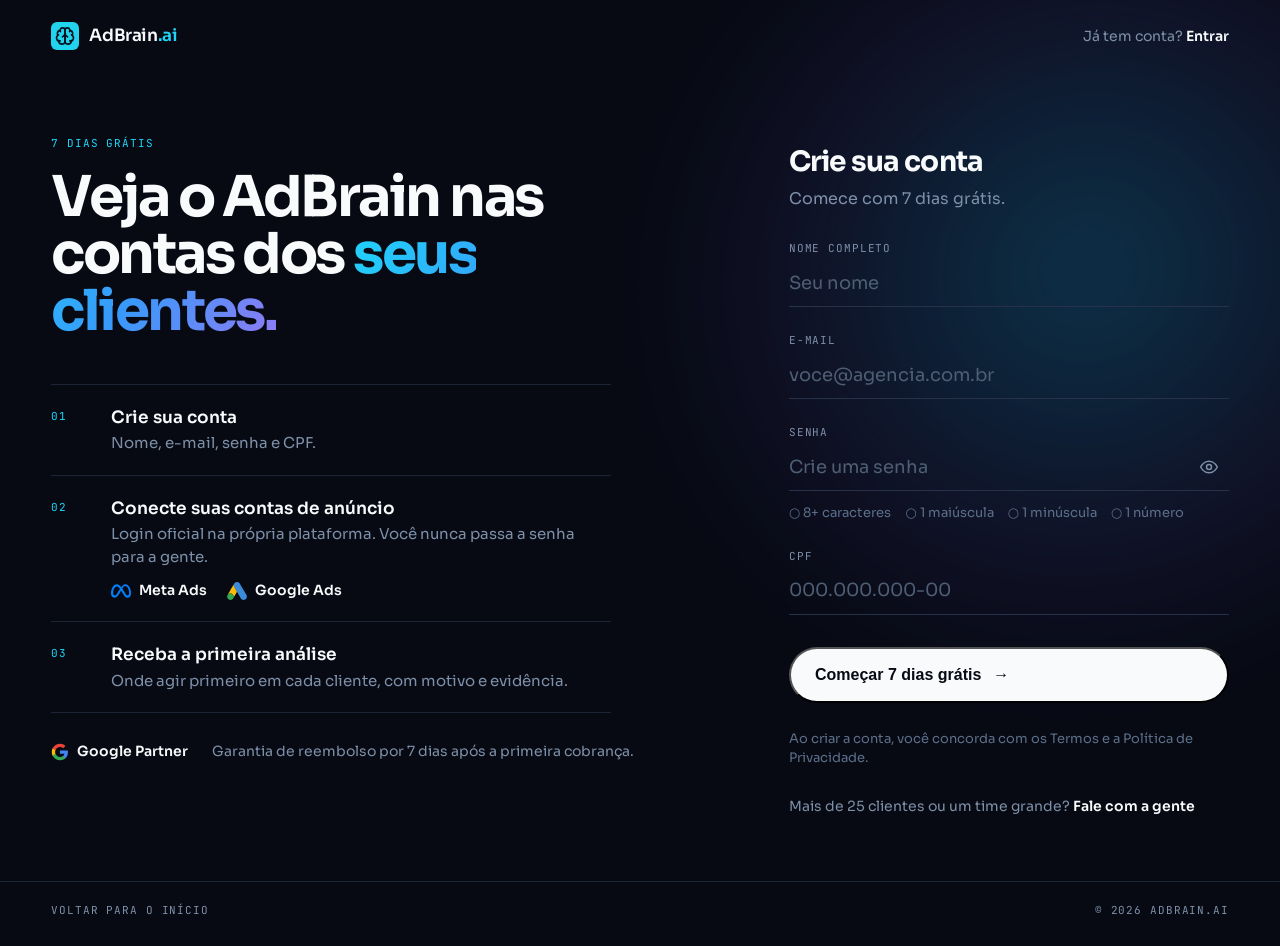
==== commit d83a2c1f: "Cadastro sem molduras: formulário editorial direto no fundo Tira o card, as caixas dos campos, as pí" ====
--- a/signup.html
+++ b/signup.html
@@ -30,34 +30,34 @@
     <p class="su-eyebrow mono">7 dias grátis</p>
     <h1 class="su-h">Veja o AdBrain nas contas dos <span class="grad-text">seus clientes.</span></h1>
 
-    <div class="su-plan" hidden>
-      <span class="su-plan__k mono">Plano escolhido</span>
+    <p class="su-plan" hidden>
+      <span class="su-plan__k">Plano escolhido</span>
       <b class="su-plan__t"></b>
       <span class="su-plan__s"></span>
-      <a href="index.html#planos" class="su-plan__x">Trocar</a>
-    </div>
+      <a href="index.html#planos" class="su-plan__x link-u">Trocar</a>
+    </p>
 
     <ol class="su-steps">
       <li>
-        <span class="su-steps__n">1</span>
+        <span class="su-steps__n mono">01</span>
         <div><b>Crie sua conta</b><span>Nome, e-mail, senha e CPF.</span></div>
       </li>
       <li>
-        <span class="su-steps__n">2</span>
+        <span class="su-steps__n mono">02</span>
         <div><b>Conecte suas contas de anúncio</b><span>Login oficial na própria plataforma. Você nunca passa a senha para a gente.</span>
           <span class="su-logos"><span><img src="assets/logos/meta.svg" alt="" />Meta Ads</span><span><img src="assets/logos/google-ads.svg" alt="" />Google Ads</span></span>
         </div>
       </li>
       <li>
-        <span class="su-steps__n">3</span>
+        <span class="su-steps__n mono">03</span>
         <div><b>Receba a primeira análise</b><span>Onde agir primeiro em cada cliente, com motivo e evidência.</span></div>
       </li>
     </ol>
 
-    <div class="su-trust">
-      <span class="gp"><img src="assets/logos/google-g.svg" alt="" /><b>Google</b> Partner</span>
+    <p class="su-trust">
+      <span class="su-trust__gp"><img src="assets/logos/google-g.svg" alt="" />Google Partner</span>
       <span class="su-trust__t">Garantia de reembolso por 7 dias após a primeira cobrança.</span>
-    </div>
+    </p>
   </aside>
 
   <section class="su-card" aria-labelledby="su-title">
--- a/signup.css
+++ b/signup.css
@@ -1,6 +1,7 @@
-/* AdBrain.ai · cadastro no mesmo visual da LP (tokens vêm de styles.css) */
+/* AdBrain.ai · cadastro no mesmo visual da LP (tokens vêm de styles.css)
+   Editorial: sem cards nem molduras. Tipografia, linhas finas e um botão. */
 .su { min-height: 100svh; display: flex; flex-direction: column; background: var(--bg); overflow-x: hidden; }
-.su .beam { position: fixed; z-index: 0; }
+.su .beam { position: fixed; z-index: 0; opacity: .55; }
 .grad-text { background: var(--grad); -webkit-background-clip: text; background-clip: text; color: transparent; }
 
 .su-nav { position: relative; z-index: 2; display: flex; align-items: center; justify-content: space-between; gap: 16px; padding: 22px var(--pad); }
@@ -8,82 +9,86 @@
 .su-nav__in b { color: var(--ink); font-weight: 600; }
 .su-nav__in:hover b { color: var(--sky); }
 
-.su-main { position: relative; z-index: 1; flex: 1; display: grid; grid-template-columns: minmax(0, 1fr) minmax(0, 480px); align-items: center; gap: clamp(32px, 6vw, 110px); width: 100%; max-width: 1240px; margin: 0 auto; padding: clamp(16px, 4vh, 48px) var(--pad) 48px; }
+/* mesmas margens do header: o conteúdo alinha com o logo */
+.su-main { position: relative; z-index: 1; flex: 1; display: grid; grid-template-columns: minmax(0, 1fr) minmax(0, 440px); align-items: start; gap: clamp(40px, 8vw, 140px); padding: clamp(24px, 7vh, 80px) var(--pad) 64px; }
 
-/* lado esquerdo: o que acontece nos 7 dias */
+/* ---------- esquerda ---------- */
 .su-eyebrow { color: var(--sky); }
-.su-h { font-size: clamp(34px, 4vw, 60px); font-weight: 700; line-height: 1.02; letter-spacing: -.045em; margin-top: 16px; max-width: 560px; }
-.su-plan { display: grid; grid-template-columns: 1fr auto; align-items: center; gap: 2px 16px; margin-top: 28px; max-width: 460px; padding: 14px 18px; border-radius: 16px; background: hsla(190, 95%, 55%, .06); box-shadow: inset 0 0 0 1px hsla(190, 95%, 55%, .3); }
+.su-h { font-size: clamp(36px, 4.4vw, 68px); font-weight: 700; line-height: 1.02; letter-spacing: -.045em; margin-top: 16px; max-width: 620px; }
+
+.su-plan { margin-top: 28px; max-width: 560px; font-size: 16px; line-height: 1.6; color: var(--muted); }
 .su-plan[hidden] { display: none; }
-.su-plan__k { grid-column: 1; color: var(--sky); font-size: 10px; }
-.su-plan__t { grid-column: 1; font-size: 18px; font-weight: 600; }
-.su-plan__s { grid-column: 1; color: var(--muted); font-size: 13px; }
-.su-plan__x { grid-column: 2; grid-row: 1 / span 3; color: var(--sky); font-size: 14px; font-weight: 600; }
-.su-steps { display: grid; gap: 22px; margin-top: 36px; max-width: 520px; }
-.su-steps li { display: grid; grid-template-columns: 34px 1fr; gap: 14px; }
-.su-steps__n { width: 34px; height: 34px; border-radius: 50%; display: grid; place-items: center; font-weight: 700; font-size: 14px; color: var(--bg); background: var(--grad); }
-.su-steps b { display: block; font-weight: 600; font-size: 16px; }
-.su-steps span:not(.su-steps__n):not(.su-logos):not(.su-logos span) { color: var(--muted); font-size: 14px; }
-.su-logos { display: flex; flex-wrap: wrap; gap: 8px; margin-top: 10px; }
-.su-logos span { display: inline-flex; align-items: center; gap: 8px; height: 34px; padding: 0 12px 0 6px; border-radius: 999px; background: hsl(222 47% 9%); box-shadow: inset 0 0 0 1px var(--hair-2); font-size: 13px; font-weight: 600; color: var(--ink); }
-.su-logos img { width: 24px; height: 24px; object-fit: contain; padding: 4px; border-radius: 7px; background: #fff; }
-.su-trust { display: flex; flex-wrap: wrap; align-items: center; gap: 12px 18px; margin-top: 36px; }
-.su-trust__t { color: var(--muted); font-size: 13px; max-width: 280px; }
+.su-plan__k::after { content: ":"; }
+.su-plan__t { color: var(--ink); font-weight: 600; margin-left: 4px; }
+.su-plan__s::before { content: " · "; }
+.su-plan__x { margin-left: 10px; color: var(--sky); font-weight: 600; }
 
-/* card do formulário */
-.su-card { position: relative; padding: clamp(24px, 3vw, 36px); border-radius: 26px; background: linear-gradient(180deg, hsl(222 47% 9% / .9), hsl(222 47% 6% / .95)); box-shadow: inset 0 0 0 1px var(--hair), 0 50px 120px hsl(222 80% 2% / .6), 0 0 120px hsla(190, 95%, 55%, .08); backdrop-filter: blur(16px); -webkit-backdrop-filter: blur(16px); }
-.su-card::before { content: ""; position: absolute; inset: 0; border-radius: inherit; padding: 1px; background: linear-gradient(140deg, hsla(190, 95%, 55%, .45), transparent 35%, transparent 65%, hsla(250, 85%, 72%, .35)); -webkit-mask: linear-gradient(#000 0 0) content-box, linear-gradient(#000 0 0); -webkit-mask-composite: xor; mask-composite: exclude; pointer-events: none; }
-.su-card__h { font-size: 26px; font-weight: 700; letter-spacing: -.03em; }
+.su-steps { margin-top: 44px; max-width: 560px; border-top: 1px solid var(--hair); }
+.su-steps li { display: grid; grid-template-columns: 52px 1fr; gap: 8px; padding: 20px 0; border-bottom: 1px solid var(--hair); }
+.su-steps__n { color: var(--sky); padding-top: 3px; }
+.su-steps b { display: block; font-weight: 600; font-size: 17px; }
+.su-steps div > span:not(.su-logos) { display: block; color: var(--muted); font-size: 15px; margin-top: 2px; }
+.su-logos { display: flex; flex-wrap: wrap; gap: 20px; margin-top: 12px; }
+.su-logos span { display: inline-flex; align-items: center; gap: 8px; font-size: 14px; font-weight: 600; color: var(--ink); }
+.su-logos img { width: 20px; height: 20px; object-fit: contain; }
+
+.su-trust { display: flex; flex-wrap: wrap; align-items: center; gap: 8px 24px; margin-top: 28px; color: var(--muted); font-size: 14px; }
+.su-trust__gp { display: inline-flex; align-items: center; gap: 8px; color: var(--ink); font-weight: 600; }
+.su-trust__gp img { width: 18px; height: 18px; }
+
+/* ---------- formulário, direto no fundo ---------- */
+.su-card { position: relative; padding-top: 6px; }
+.su-card__h { font-size: 28px; font-weight: 700; letter-spacing: -.03em; }
 .su-card__p { color: var(--muted); margin-top: 4px; }
-#signup { display: grid; gap: 18px; margin-top: 24px; }
-.sf { display: grid; gap: 8px; }
-.sf__l { font-size: 14px; font-weight: 600; }
-.sf input { width: 100%; min-height: 52px; padding: 14px 16px; border: 0; border-radius: 12px; background: hsl(222 47% 7%); box-shadow: inset 0 0 0 1px var(--hair-2); color: var(--ink); font: 400 16px var(--font); transition: box-shadow .25s; }
-.sf input::placeholder { color: hsl(215 20% 45%); }
-.sf input:focus { outline: 0; box-shadow: inset 0 0 0 1px var(--sky), 0 0 0 4px hsla(190, 95%, 55%, .12); }
-.sf.is-bad input { box-shadow: inset 0 0 0 1px var(--hot); }
-.sf.is-ok input { box-shadow: inset 0 0 0 1px hsla(142, 76%, 45%, .55); }
-.sf__e { min-height: 0; color: var(--hot); font-size: 13px; }
+#signup { display: grid; gap: 26px; margin-top: 30px; }
+.sf { display: grid; gap: 4px; }
+.sf__l { font: 400 11px var(--mono); letter-spacing: .08em; text-transform: uppercase; color: var(--muted); transition: color .25s; }
+.sf:focus-within .sf__l { color: var(--sky); }
+.sf input { width: 100%; height: 48px; padding: 0; border: 0; border-bottom: 1px solid var(--hair-2); border-radius: 0; background: transparent; color: var(--ink); font: 400 18px var(--font); transition: border-color .25s; }
+.sf input::placeholder { color: hsl(215 20% 38%); }
+.sf input:focus { outline: 0; border-bottom-color: var(--sky); }
+.sf input:-webkit-autofill { -webkit-text-fill-color: var(--ink); transition: background-color 9999s; }
+.sf.is-bad input { border-bottom-color: var(--hot); }
+.sf.is-bad .sf__l { color: var(--hot); }
+.sf__e { color: var(--hot); font-size: 13px; }
 .sf__e:empty { display: none; }
 .sf__pw { position: relative; }
-.sf__pw input { padding-right: 52px; }
-.sf__eye { position: absolute; right: 6px; top: 50%; translate: 0 -50%; width: 40px; height: 40px; border: 0; border-radius: 10px; background: none; color: var(--muted); cursor: pointer; display: grid; place-items: center; }
+.sf__pw input { padding-right: 44px; }
+.sf__eye { position: absolute; right: 0; top: 50%; translate: 0 -50%; width: 40px; height: 40px; border: 0; background: none; color: var(--muted); cursor: pointer; display: grid; place-items: center; }
 .sf__eye svg { width: 20px; height: 20px; }
 .sf__eye[aria-pressed="true"] { color: var(--sky); }
-.rules { display: flex; flex-wrap: wrap; gap: 6px; }
-.rules span { display: inline-flex; align-items: center; gap: 6px; height: 28px; padding: 0 10px; border-radius: 999px; font-size: 12px; color: var(--muted); box-shadow: inset 0 0 0 1px var(--hair-2); transition: color .25s, background .25s, box-shadow .25s; }
-.rules span::before { content: ""; width: 6px; height: 6px; border-radius: 50%; background: var(--hair-2); transition: background .25s; }
-.rules span.ok { color: var(--ok); background: hsla(142, 76%, 45%, .08); box-shadow: inset 0 0 0 1px hsla(142, 76%, 45%, .35); }
-.rules span.ok::before { background: var(--ok); }
-.su-submit { margin-top: 4px; --h: 56px; font-size: 16px; }
+
+/* regras da senha: texto corrido que acende */
+.rules { display: flex; flex-wrap: wrap; gap: 4px 14px; margin-top: 8px; font-size: 13px; color: hsl(215 20% 45%); }
+.rules span { transition: color .25s; }
+.rules span::before { content: "○ "; }
+.rules span.ok { color: var(--ok); }
+.rules span.ok::before { content: "✓ "; }
+
+.su-submit { margin-top: 6px; --h: 56px; font-size: 16px; }
 .su-submit[disabled] { opacity: .6; pointer-events: none; }
-.su-legal { color: hsl(215 20% 48%); font-size: 13px; text-align: center; }
-.su-help { margin-top: 22px; padding-top: 18px; border-top: 1px solid var(--hair); color: var(--muted); font-size: 14px; text-align: center; }
+.su-legal { color: hsl(215 20% 45%); font-size: 13px; }
+.su-help { margin-top: 28px; color: var(--muted); font-size: 14px; }
 .su-help a { color: var(--ink); font-weight: 600; }
-.su-done { display: grid; justify-items: center; gap: 14px; text-align: center; padding: 24px 0 8px; }
+.su-done { display: grid; justify-items: start; gap: 14px; padding: 12px 0; }
 .su-done[hidden] { display: none; }
-.su-done img { width: 60px; height: 60px; border-radius: 14px; box-shadow: 0 0 50px hsla(190, 95%, 55%, .45); }
-.su-done h2 { font-size: 26px; font-weight: 700; letter-spacing: -.03em; }
-.su-done p { color: var(--muted); max-width: 340px; }
+.su-done img { width: 56px; height: 56px; border-radius: 14px; }
+.su-done h2 { font-size: 28px; font-weight: 700; letter-spacing: -.03em; }
+.su-done p { color: var(--muted); max-width: 360px; }
 
-.su-foot { position: relative; z-index: 1; display: flex; justify-content: space-between; gap: 16px; padding: 20px var(--pad) 28px; color: var(--dim); }
+.su-foot { position: relative; z-index: 1; display: flex; justify-content: space-between; gap: 16px; padding: 20px var(--pad) 28px; color: var(--dim); border-top: 1px solid var(--hair); }
 
+/* ---------- celular: título, formulário, depois os passos ---------- */
+.su-after { display: none; }
 @media (max-width: 960px) {
-  .su-main { grid-template-columns: minmax(0, 1fr); max-width: 560px; gap: 28px; padding-top: 8px; }
-  .su-card { order: 2; }
-  .su-aside { order: 1; }
-  .su-aside .su-steps { display: none; }   /* no celular, os passos vão para baixo do card */
-  .su-after { order: 3; }
+  .su-main { grid-template-columns: minmax(0, 1fr); gap: 36px; padding-top: 12px; }
+  .su-aside .su-steps, .su-aside .su-trust { display: none; }
+  .su-after { display: block; }
   .su-after .su-steps { margin-top: 0; }
-  .su-after .su-trust { margin-top: 26px; }
-  .su-aside .su-trust { display: none; }
-  .su-after { display: block; }
 }
-@media (min-width: 961px) { .su-after { display: none; } }
 @media (max-width: 520px) {
-  .su-nav { padding: 16px 16px; }
+  .su-nav { padding: 16px; }
   .su-nav__in { font-size: 13px; }
-  .su-h { font-size: 32px; }
-  .su-card { padding: 20px; border-radius: 20px; }
+  .su-h { font-size: 34px; }
   .su-foot { flex-direction: column; align-items: center; }
 }
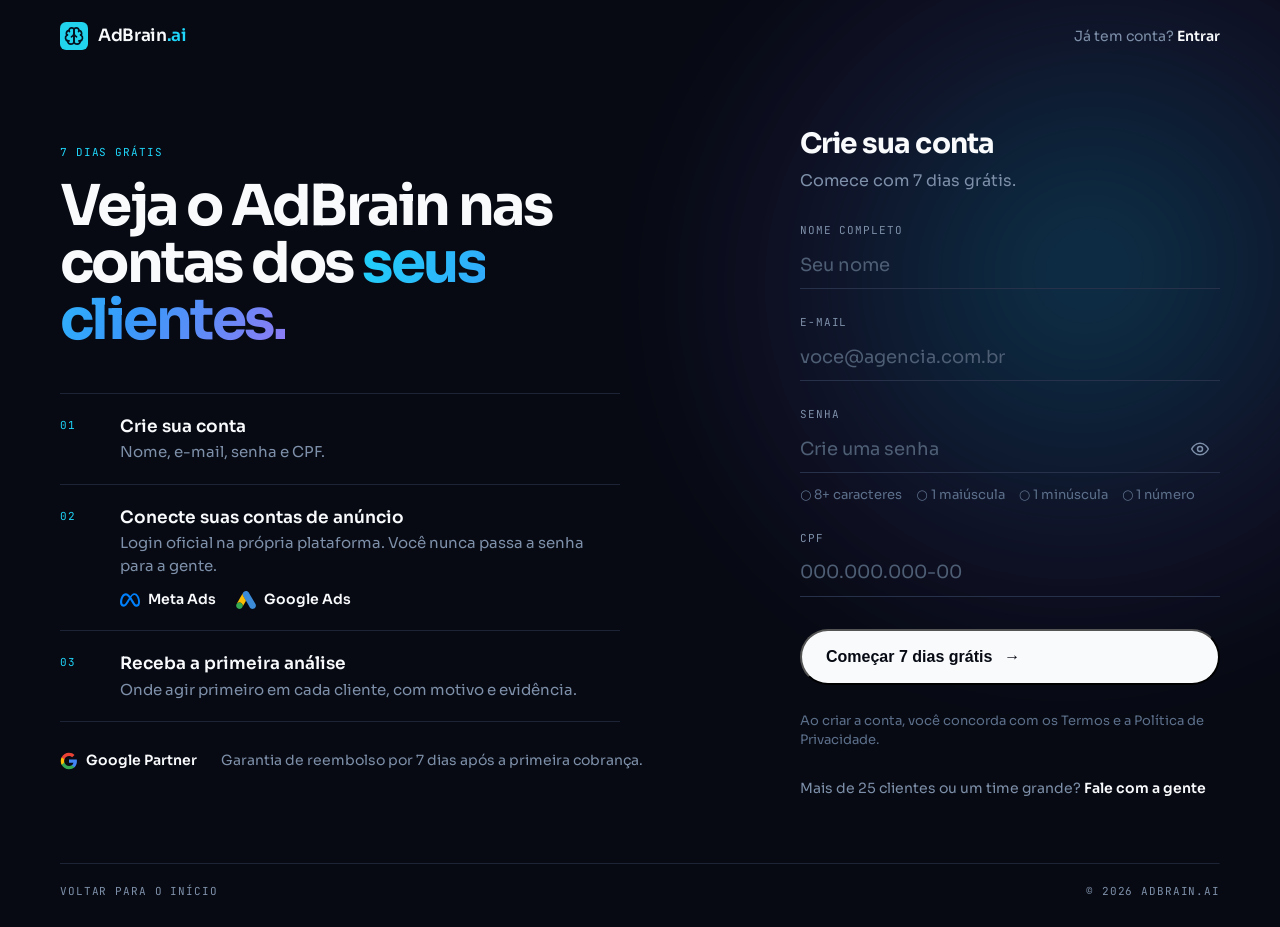
==== commit 3ab8b9f9: "Versão nos arquivos CSS/JS para furar o cache do Pages O GitHub Pages serve CSS e JS com max-age=600" ====
--- a/signup.html
+++ b/signup.html
@@ -9,8 +9,8 @@
 <link rel="preconnect" href="https://fonts.googleapis.com" />
 <link rel="preconnect" href="https://fonts.gstatic.com" crossorigin />
 <link href="https://fonts.googleapis.com/css2?family=Sora:wght@300;400;500;600;700&family=JetBrains+Mono:wght@400;500&display=swap" rel="stylesheet" />
-<link rel="stylesheet" href="styles.css" />
-<link rel="stylesheet" href="signup.css" />
+<link rel="stylesheet" href="styles.css?v=20261030a" />
+<link rel="stylesheet" href="signup.css?v=20261030a" />
 </head>
 <body class="su">
 
@@ -125,6 +125,6 @@
 </footer>
 
 <script src="https://cdnjs.cloudflare.com/ajax/libs/gsap/3.12.5/gsap.min.js"></script>
-<script src="signup.js"></script>
+<script src="signup.js?v=20261030a"></script>
 </body>
 </html>
--- a/styles.css
+++ b/styles.css
@@ -128,6 +128,7 @@
 .chap h2 { font-size: clamp(30px, 3.4vw, 52px); font-weight: 600; line-height: 1.05; letter-spacing: -.04em; }
 .chap p { color: var(--muted); font-size: 17px; margin-top: 18px; max-width: 460px; }
 .story__stage { position: relative; }
+.chap__scene { display: none; }
 .stage { position: sticky; top: 14vh; height: 72vh; display: flex; flex-direction: column; border-radius: 14px; overflow: hidden;
   background: linear-gradient(180deg, hsl(222 47% 10% / .8), hsl(222 47% 6% / .9)); box-shadow: 0 0 0 1px var(--hair), 0 50px 120px hsl(222 80% 2% / .6), 0 0 120px hsla(190, 95%, 55%, .1);
   backdrop-filter: blur(16px); -webkit-backdrop-filter: blur(16px); }
@@ -258,11 +259,18 @@
   .hero { grid-template-columns: 1fr; align-items: end; padding-bottom: 110px; }
   .hero__side { justify-self: start; }
   .tile { opacity: .55; }
+  /* processo no celular: sem painel fixo; cada capítulo leva a própria tela */
   .story { grid-template-columns: 1fr; gap: 0; }
-  .story__stage { order: -1; position: sticky; top: 64px; z-index: 2; height: 48vh; margin-top: 12vh; }
-  .stage { position: relative; top: 0; height: 100%; }
-  .story__texts { padding: 4vh 0 20vh; }
-  .chap { min-height: 62vh; justify-content: flex-start; padding-top: 4vh; }
+  .story__stage { display: none; }
+  .story__texts { padding: 24px 0 40px; }
+  .chap { min-height: 0; opacity: 1; padding: 44px 0; border-top: 1px solid var(--hair); }
+  .chap:first-child { border-top: 0; }
+  .chap h2 { font-size: clamp(28px, 7.4vw, 40px); }
+  .chap p { font-size: 16px; margin-top: 12px; }
+  .chap__scene { display: block; margin-top: 26px; border-radius: 16px; overflow: hidden; background: linear-gradient(180deg, hsl(222 47% 10% / .8), hsl(222 47% 6% / .9)); box-shadow: 0 0 0 1px var(--hair), 0 30px 60px hsl(222 80% 2% / .5); }
+  .chap__scene .stage__bar { padding: 11px 14px; }
+  .chap__scene .scene { position: static; opacity: 1; visibility: visible; transform: none; padding: 18px 16px 20px; gap: 14px; }
+  .chap__cta { margin-top: 20px; }
   .who__row { grid-template-columns: 1fr; gap: 8px; }
   .plans__cols { grid-template-columns: 1fr; }
   .plan, .plan + .plan { padding: 30px 0; border-left: 0; border-bottom: 1px solid var(--hair); }
--- a/signup.css
+++ b/signup.css
@@ -4,13 +4,15 @@
 .su .beam { position: fixed; z-index: 0; opacity: .55; }
 .grad-text { background: var(--grad); -webkit-background-clip: text; background-clip: text; color: transparent; }
 
-.su-nav { position: relative; z-index: 2; display: flex; align-items: center; justify-content: space-between; gap: 16px; padding: 22px var(--pad); }
+.su-nav { position: relative; z-index: 2; display: flex; align-items: center; justify-content: space-between; gap: 16px; width: 100%; max-width: calc(var(--w) + 2 * var(--pad)); margin: 0 auto; padding: 22px var(--pad); }
 .su-nav__in { color: var(--muted); font-size: 14px; }
 .su-nav__in b { color: var(--ink); font-weight: 600; }
 .su-nav__in:hover b { color: var(--sky); }
 
-/* mesmas margens do header: o conteúdo alinha com o logo */
-.su-main { position: relative; z-index: 1; flex: 1; display: grid; grid-template-columns: minmax(0, 1fr) minmax(0, 440px); align-items: start; gap: clamp(40px, 8vw, 140px); padding: clamp(24px, 7vh, 80px) var(--pad) 64px; }
+/* header, conteúdo e rodapé dividem a mesma largura máxima, centralizada:
+   em tela larga o conjunto fica no meio em vez de se espalhar até as bordas */
+.su { --w: 1160px; }
+.su-main { position: relative; z-index: 1; flex: 1; display: grid; grid-template-columns: minmax(0, 1fr) minmax(0, 420px); align-content: center; align-items: center; gap: clamp(48px, 7vw, 120px); width: 100%; max-width: calc(var(--w) + 2 * var(--pad)); margin: 0 auto; padding: clamp(24px, 5vh, 64px) var(--pad) 64px; }
 
 /* ---------- esquerda ---------- */
 .su-eyebrow { color: var(--sky); }
@@ -76,7 +78,7 @@
 .su-done h2 { font-size: 28px; font-weight: 700; letter-spacing: -.03em; }
 .su-done p { color: var(--muted); max-width: 360px; }
 
-.su-foot { position: relative; z-index: 1; display: flex; justify-content: space-between; gap: 16px; padding: 20px var(--pad) 28px; color: var(--dim); border-top: 1px solid var(--hair); }
+.su-foot { position: relative; z-index: 1; display: flex; justify-content: space-between; gap: 16px; width: 100%; max-width: calc(var(--w) + 2 * var(--pad)); margin: 0 auto; padding: 20px var(--pad) 28px; color: var(--dim); background: linear-gradient(var(--hair), var(--hair)) top center / calc(100% - 2 * var(--pad)) 1px no-repeat; }
 
 /* ---------- celular: título, formulário, depois os passos ---------- */
 .su-after { display: none; }
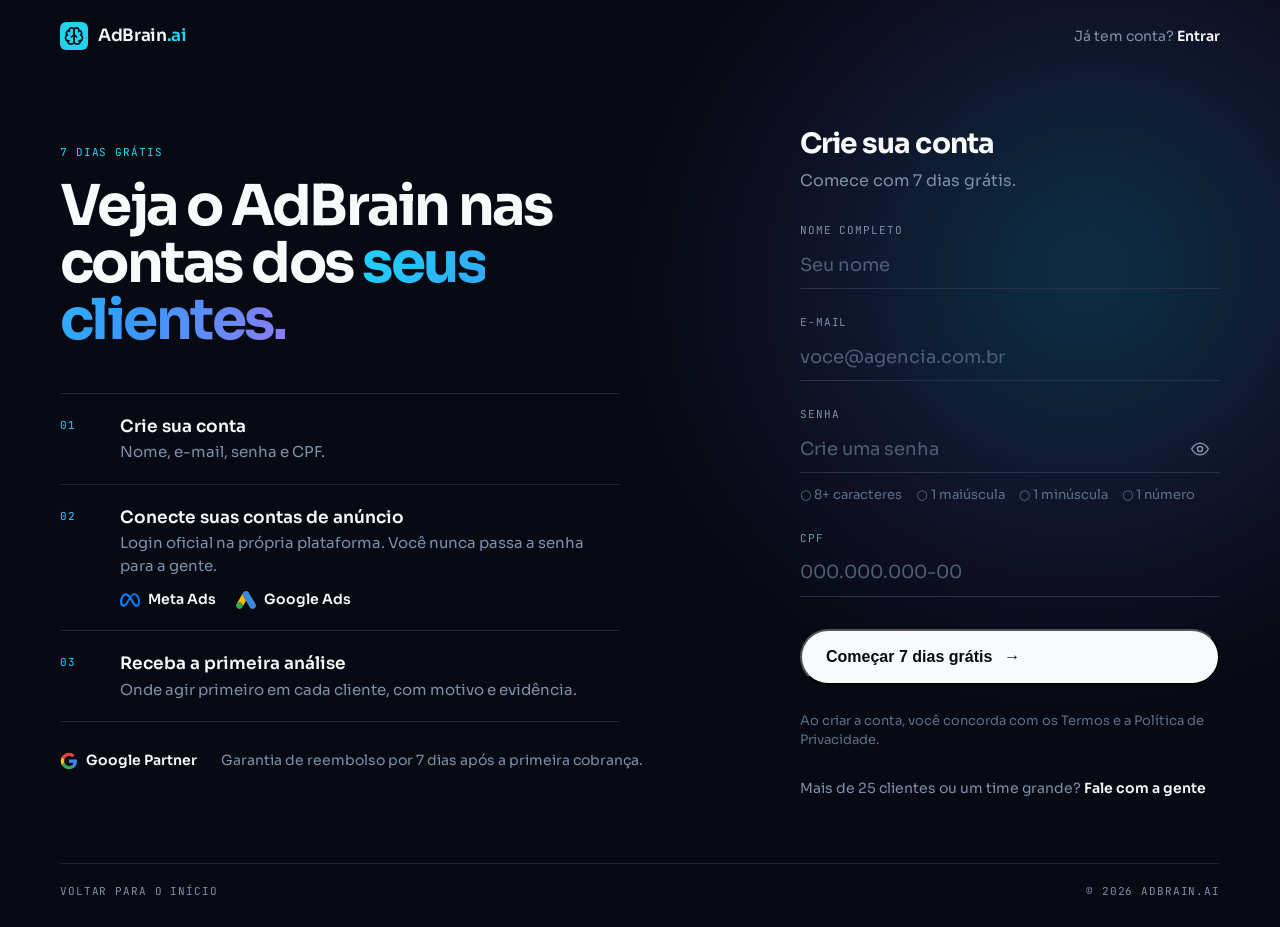
==== commit b405c957: "Hero com rede de conexões no lugar do painel em caixas Plataformas (Meta Ads, Google Ads) em círculo" ====
--- a/signup.html
+++ b/signup.html
@@ -9,8 +9,8 @@
 <link rel="preconnect" href="https://fonts.googleapis.com" />
 <link rel="preconnect" href="https://fonts.gstatic.com" crossorigin />
 <link href="https://fonts.googleapis.com/css2?family=Sora:wght@300;400;500;600;700&family=JetBrains+Mono:wght@400;500&display=swap" rel="stylesheet" />
-<link rel="stylesheet" href="styles.css?v=20261030a" />
-<link rel="stylesheet" href="signup.css?v=20261030a" />
+<link rel="stylesheet" href="styles.css?v=20261030b" />
+<link rel="stylesheet" href="signup.css?v=20261030b" />
 </head>
 <body class="su">
 
@@ -125,6 +125,6 @@
 </footer>
 
 <script src="https://cdnjs.cloudflare.com/ajax/libs/gsap/3.12.5/gsap.min.js"></script>
-<script src="signup.js?v=20261030a"></script>
+<script src="signup.js?v=20261030b"></script>
 </body>
 </html>
--- a/styles.css
+++ b/styles.css
@@ -398,34 +398,6 @@
 .gp img { width: 18px; height: 18px; }
 .gp b { font-weight: 600; color: #202124; }
 
-/* painel do hero */
-.hflow { position: relative; z-index: 2; display: grid; gap: 14px; padding: clamp(18px, 2vw, 26px); border-radius: 24px; background: linear-gradient(180deg, hsl(222 47% 10% / .85), hsl(222 47% 6% / .92)); box-shadow: inset 0 0 0 1px var(--hair), 0 50px 120px hsl(222 80% 2% / .6), 0 0 120px hsla(190, 95%, 55%, .1); backdrop-filter: blur(16px); -webkit-backdrop-filter: blur(16px); }
-.hflow::before { content: ""; position: absolute; inset: 0; border-radius: inherit; padding: 1px; background: linear-gradient(140deg, hsla(190, 95%, 55%, .5), transparent 35%, transparent 65%, hsla(250, 85%, 72%, .4)); -webkit-mask: linear-gradient(#000 0 0) content-box, linear-gradient(#000 0 0); -webkit-mask-composite: xor; mask-composite: exclude; pointer-events: none; }
-.hflow__head { display: flex; align-items: center; gap: 8px; color: var(--muted); font-size: 10px; }
-.hflow__src { display: grid; grid-template-columns: 1fr 1fr; gap: 10px; }
-.hsrc { display: flex; align-items: center; gap: 10px; padding: 12px; border-radius: 14px; background: hsl(222 47% 8%); box-shadow: inset 0 0 0 1px var(--hair-2); flex-wrap: wrap; }
-.hsrc__logo { width: 38px; height: 38px; flex: none; border-radius: 10px; background: #fff; display: grid; place-items: center; }
-.hsrc__logo img { width: 24px; height: 24px; object-fit: contain; }
-.hsrc b { display: block; font-size: 14px; font-weight: 600; }
-.hsrc small { color: var(--muted); font-size: 12px; }
-.hsrc__ok { margin-left: auto; font: 500 9px var(--mono); letter-spacing: .06em; text-transform: uppercase; color: var(--ok); }
-.hflow__core { display: grid; grid-template-columns: 1fr auto 1fr; align-items: center; gap: 12px; padding: 4px 0; }
-.hflow__core img { width: 52px; height: 52px; border-radius: 12px; grid-column: 2; grid-row: 1; box-shadow: 0 0 0 8px hsla(190, 95%, 55%, .07), 0 0 50px hsla(190, 95%, 55%, .45); }
-.hflow__core .mono { grid-column: 2; grid-row: 2; color: var(--sky); font-size: 9px; text-align: center; }
-.hflow__line { grid-row: 1; height: 1px; background: var(--hair-2); position: relative; overflow: hidden; }
-.hflow__line:first-child { grid-column: 1; }
-.hflow__line:last-child { grid-column: 3; }
-.hflow__line i { position: absolute; inset: 0; background: linear-gradient(90deg, transparent, var(--sky), transparent); transform: translateX(-100%); }
-.hflow__out { display: grid; gap: 8px; }
-.hout { display: grid; grid-template-columns: 1fr auto; align-items: center; gap: 2px 12px; padding: 12px 14px; border-radius: 14px; background: hsl(222 47% 8%); box-shadow: inset 0 0 0 1px var(--hair-2); }
-.hout__c { color: var(--muted); font-size: 9px; grid-column: 1; }
-.hout b { grid-column: 1; font-size: 15px; font-weight: 600; }
-.hout .tag { grid-column: 2; grid-row: 1 / span 2; }
-.tag { font: 500 10px var(--mono); text-transform: uppercase; letter-spacing: .04em; padding: 4px 9px; border-radius: 999px; }
-.tag--hot { color: var(--hot); background: hsla(0, 72%, 58%, .1); box-shadow: inset 0 0 0 1px hsla(0, 72%, 58%, .35); }
-.tag--warn { color: var(--warn); background: hsla(38, 92%, 55%, .1); box-shadow: inset 0 0 0 1px hsla(38, 92%, 55%, .35); }
-.tag--ok { color: var(--ok); background: hsla(142, 76%, 45%, .1); box-shadow: inset 0 0 0 1px hsla(142, 76%, 45%, .35); }
-
 /* segunda tela: banda de logos */
 .logos-band { display: flex; flex-wrap: wrap; justify-content: center; align-items: center; gap: 18px 32px; margin: 44px auto 0; padding: 20px 28px; border-radius: 20px; background: hsl(222 47% 8% / .7); box-shadow: inset 0 0 0 1px var(--hair); }
 .logos-band__i { display: inline-flex; align-items: center; gap: 12px; text-align: left; }
@@ -440,12 +412,58 @@
 
 @media (max-width: 1000px) {
   .hero { grid-template-columns: minmax(0, 1fr); padding-top: 110px; }
-  .hflow { max-width: 560px; }
 }
 @media (max-width: 760px) {
   .hero { padding-top: 104px; }
-  .hflow__src { grid-template-columns: 1fr; }
   .logos-band { flex-direction: column; align-items: flex-start; gap: 14px; padding: 18px; }
   .logos-band__sep { display: none; }
   .partners { gap: 10px 14px; }
 }
+
+/* =========================================================
+   rede do hero: nós redondos e linhas, sem caixas
+   ========================================================= */
+.net { position: relative; z-index: 2; display: grid; grid-template-columns: auto minmax(40px, 1fr) auto minmax(40px, 1fr) minmax(0, 230px); align-items: center; min-height: 440px; }
+.net__wires { position: absolute; inset: 0; width: 100%; height: 100%; overflow: visible; pointer-events: none; }
+.net__line { fill: none; stroke: url(#netGrad); stroke-width: 1.3; }
+.net__pulse { fill: var(--sky); filter: drop-shadow(0 0 6px var(--sky)); }
+
+.net__src { grid-column: 1; display: grid; gap: 64px; justify-items: center; text-align: center; }
+.nsrc { display: grid; justify-items: center; gap: 2px; }
+.nsrc__dot { width: 68px; height: 68px; border-radius: 50%; background: #fff; display: grid; place-items: center; margin-bottom: 10px; box-shadow: 0 0 0 6px hsla(190, 95%, 55%, .06), 0 18px 40px hsl(222 80% 2% / .5); }
+.nsrc__dot img { width: 34px; height: 34px; object-fit: contain; }
+.nsrc b { font-size: 15px; font-weight: 600; }
+.nsrc small { color: var(--ok); font-size: 12px; }
+
+.net__core { grid-column: 3; display: grid; justify-items: center; gap: 14px; }
+.net__rings { position: relative; width: 150px; height: 150px; display: grid; place-items: center; }
+.net__rings i { position: absolute; inset: 0; border-radius: 50%; border: 1px solid hsla(190, 95%, 55%, .22); }
+.net__rings i + i { inset: 22px; border-color: hsla(190, 95%, 55%, .38); }
+.net__rings img { position: relative; width: 76px; height: 76px; border-radius: 18px; box-shadow: 0 0 60px hsla(190, 95%, 55%, .5); }
+.net__core-l { color: var(--sky); font-size: 10px; }
+
+.net__out { grid-column: 5; display: grid; gap: 30px; }
+.net__k { color: var(--muted); font-size: 10px; margin-bottom: -6px; padding-left: 30px; }
+.nout { display: grid; grid-template-columns: 14px 1fr; align-items: center; gap: 16px; }
+.nout__dot { width: 14px; height: 14px; border-radius: 50%; }
+.nout__dot--hot { background: var(--hot); box-shadow: 0 0 0 5px hsla(0, 72%, 58%, .14), 0 0 16px var(--hot); }
+.nout__dot--warn { background: var(--warn); box-shadow: 0 0 0 5px hsla(38, 92%, 55%, .14), 0 0 16px var(--warn); }
+.nout__dot--ok { background: var(--ok); box-shadow: 0 0 0 5px hsla(142, 76%, 45%, .14), 0 0 16px var(--ok); }
+.nout small { display: block; color: var(--muted); font-size: 10px; }
+.nout em { font-style: normal; }
+.nout em.hot { color: var(--hot); } .nout em.warn { color: var(--warn); } .nout em.ok { color: var(--ok); }
+.nout b { display: block; font-size: 16px; font-weight: 600; line-height: 1.25; margin-top: 2px; }
+
+/* celular: a rede vira vertical (plataformas em cima, AdBrain no meio, clientes embaixo) */
+@media (max-width: 760px) {
+  .net { grid-template-columns: 1fr; min-height: 0; gap: 54px; padding-top: 8px; }
+  .net__src { grid-column: 1; display: flex; justify-content: center; gap: 56px; }
+  .nsrc__dot { width: 58px; height: 58px; }
+  .nsrc__dot img { width: 30px; height: 30px; }
+  .net__core { grid-column: 1; }
+  .net__rings { width: 120px; height: 120px; }
+  .net__rings i + i { inset: 18px; }
+  .net__rings img { width: 62px; height: 62px; border-radius: 15px; }
+  .net__out { grid-column: 1; gap: 22px; padding: 0 4px; }
+  .net__k { display: none; }
+}
